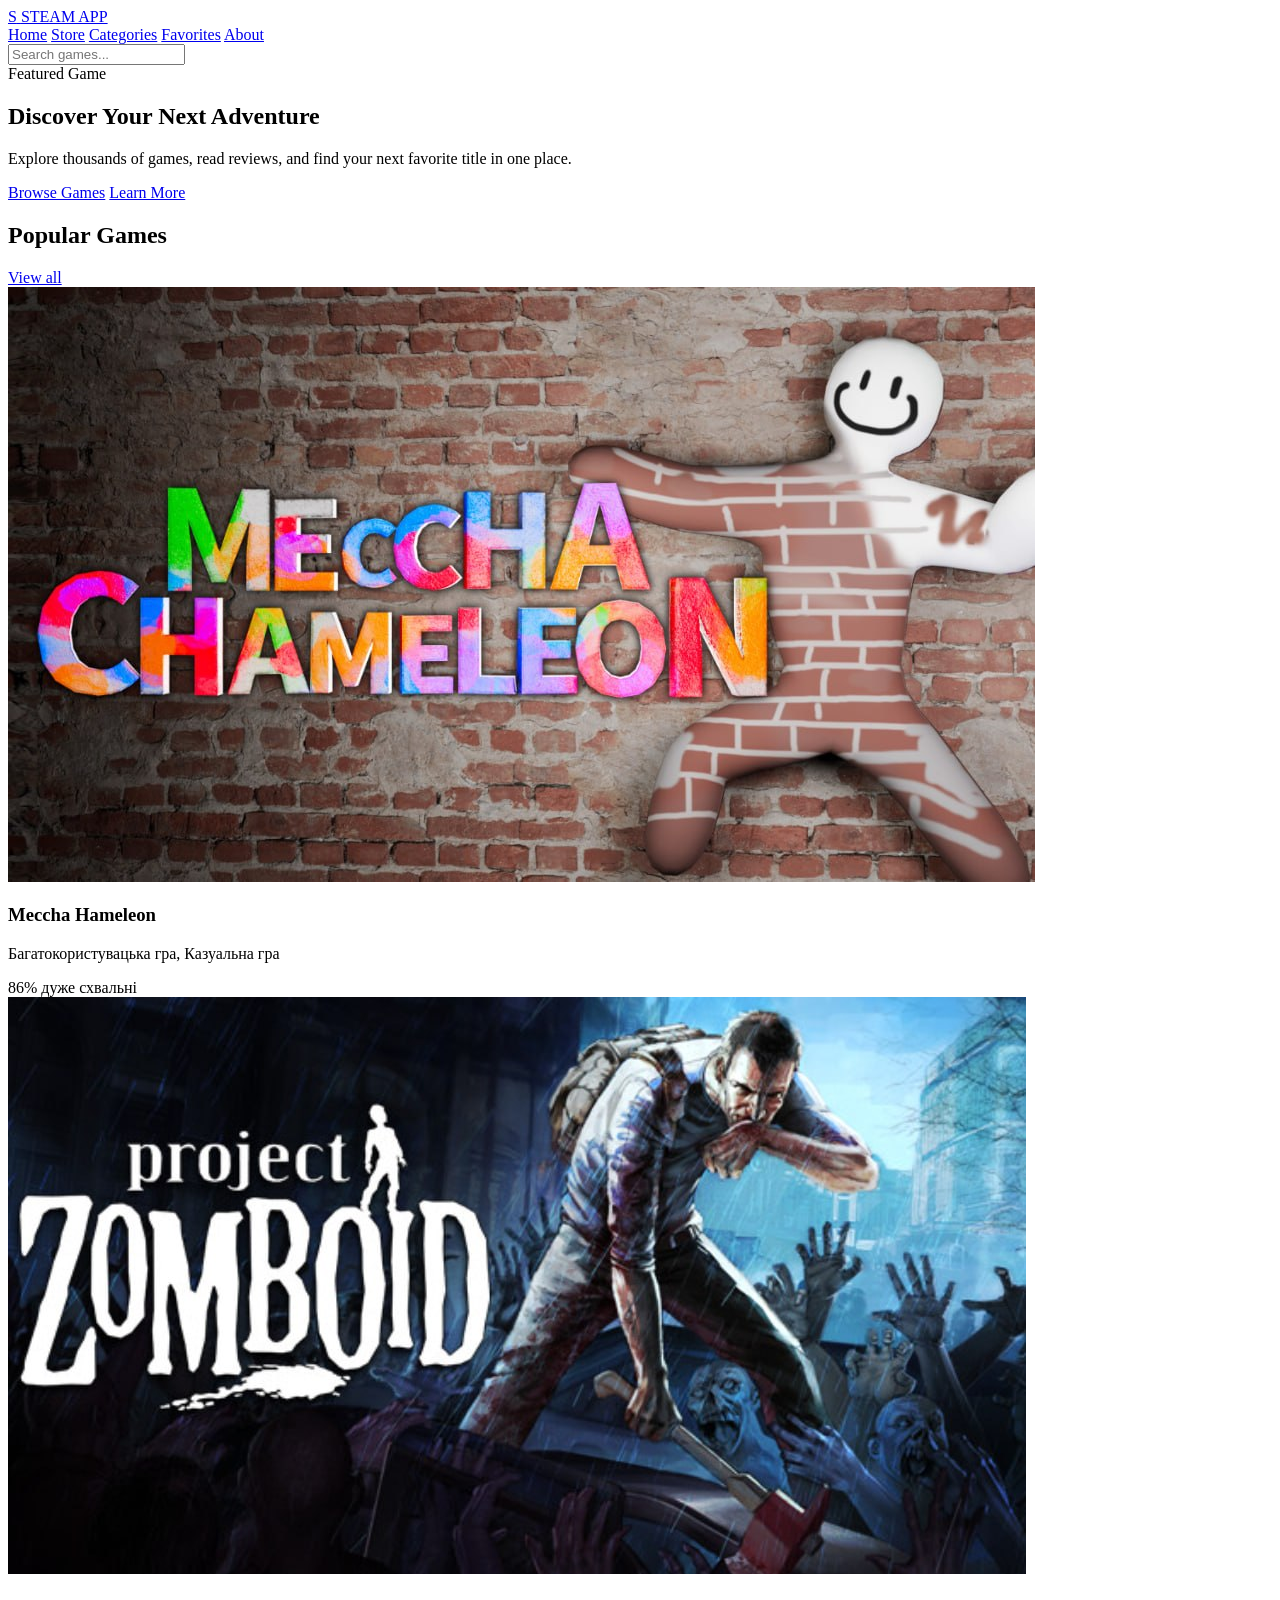
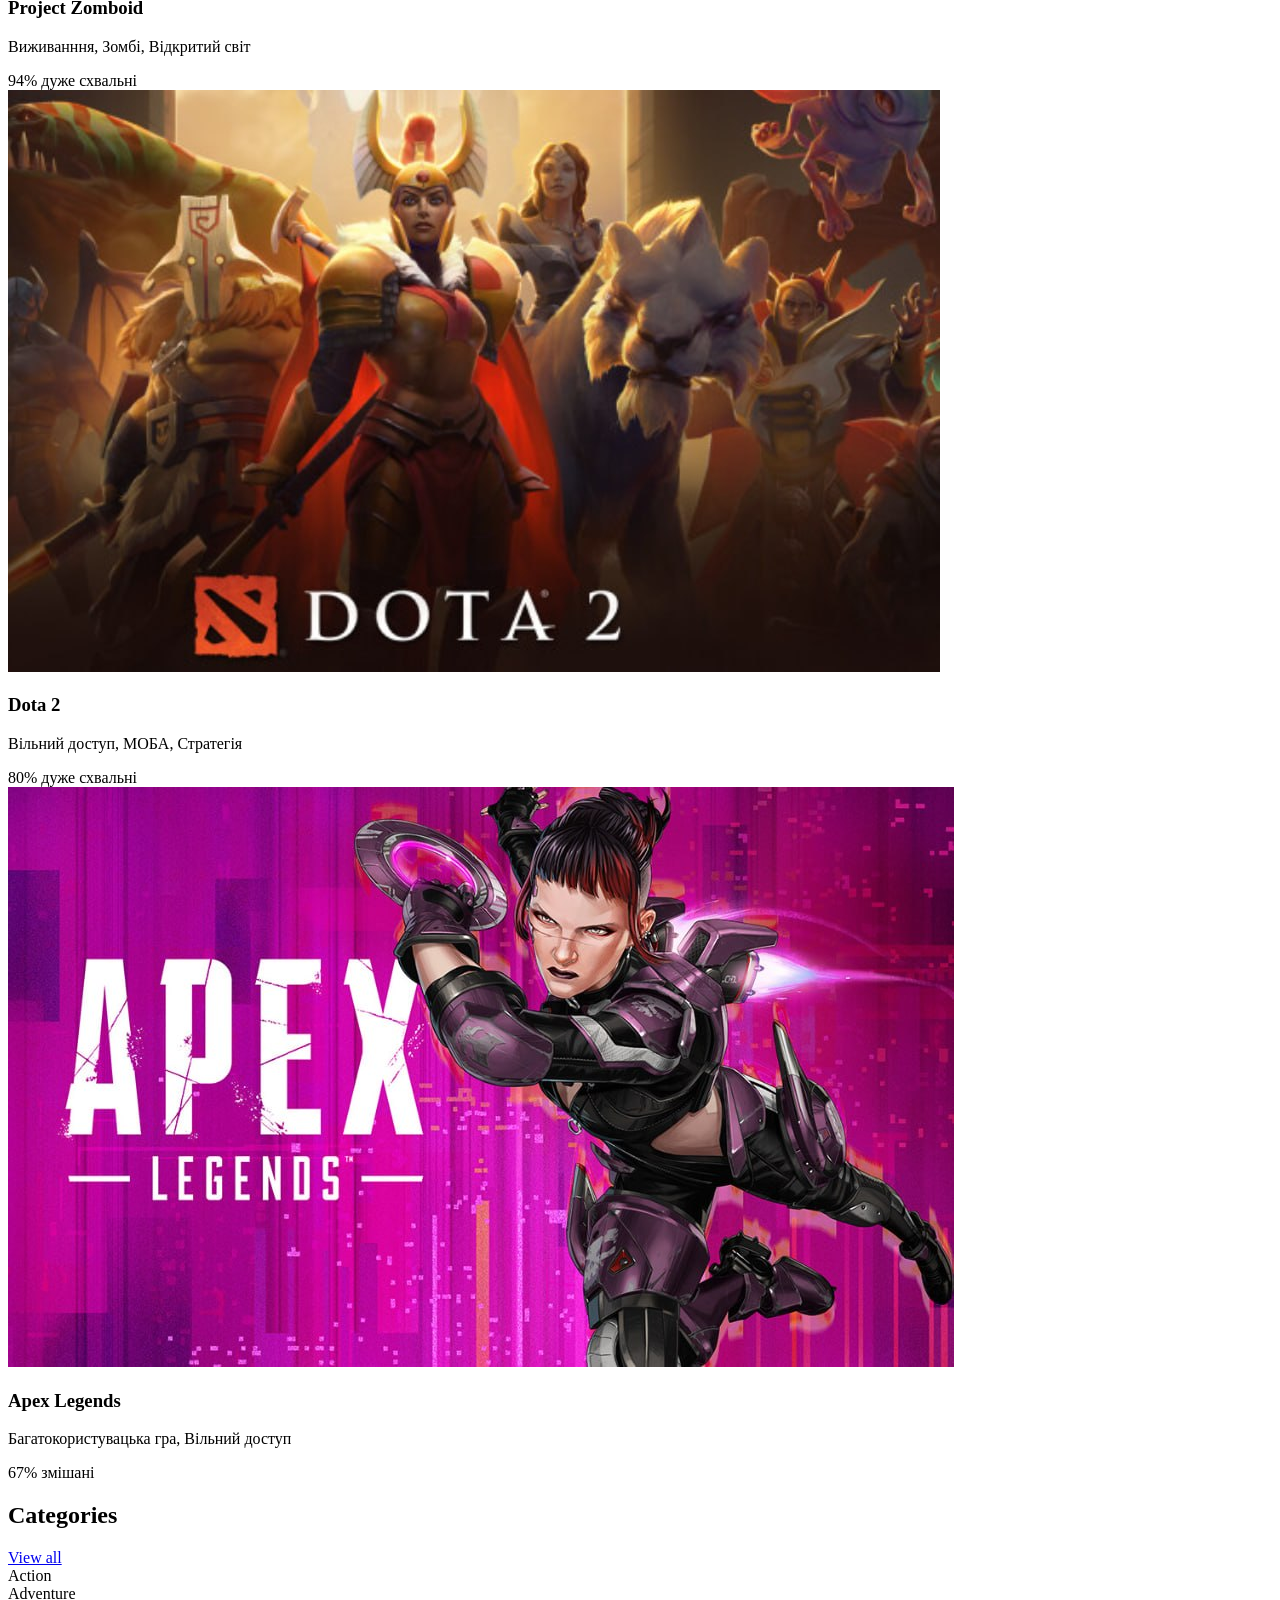
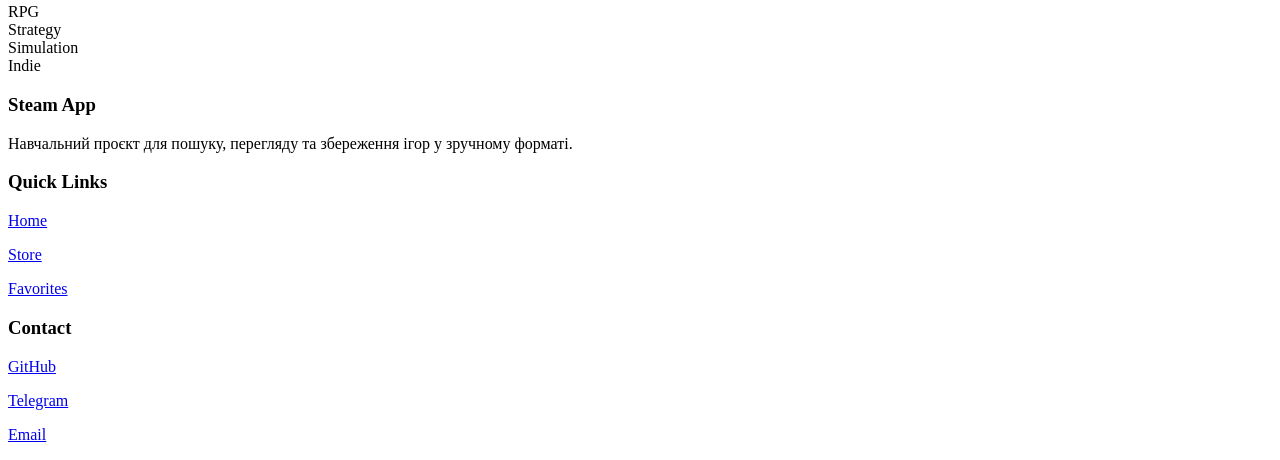
==== index.html @ 0fdacee4 "first commit" ====
<!DOCTYPE html>
<html lang="en">
<head>
    <meta charset="UTF-8">
    <meta name="viewport" content="width=device-width, initial-scale=1.0">
    <title>Steam App</title>
</head>
<body>
    <header class="header">
        <div class="container header_inner">
            <a href="#" class="logo">
                <span class="logo__icon">S</span>
                <span>STEAM APP</span>
            </a>

            <nav class="nav">
                <a href="#">Home</a>
                <a href="#">Store</a>
                <a href="#">Categories</a>
                <a href="#">Favorites</a>
                <a href="#">About</a>
              </nav>
            <div class="header_actions">
                <input class="search" type="search" placeholder="Search games..." />
                <div class="avatar" title="Profile"></div>
            </div>
        </div>
    </header>
    <main>
        <section class="hero">
            <div class="container">
                <div class="hero_card">
                    <span class="hero_tag">Featured Game</span>
                    <h1 class="hero_title">Discover Your Next Adventure</h1>
                    <p class="hero_text">Explore thousands of games, read reviews, and find your next favorite title in one place.</p>
                    <div class="hero_buttons">
                        <a href="#popular" class="btn btn_primary">Browse Games</a>
                        <a href="#popular" class="btn btn_ghost">Learn More</a>
                    </div>
                </div>
            </div>
        </section>
        <section class="section" id="popular">
            <div class="container">
                <div class="container">
                    <div class="section_head">
                        <h2 class="section_tite">Popular Games</h2>
                        <a href="#" class="section_link">View all</a>
                    </div>
                    <div class="games_grid">
                        <article class="game-card">
                        <img class="game-card_image" src="images/Meccha Hameleon.jpg" alt="game Cover"/>
                        <div class="game-card_body">
                            <h3 class="game_card_title">Meccha Hameleon</h3>
                            <p class="game-card_meta">Багатокористувацька гра, Казуальна гра</p>
                            <div class="game-card_rating">86% дуже схвальні</div>
                        </div>
                    </article>
                    <section class="games_grid">
                        <article class="game-card">
                        <img class="game-card_image" src="images/Project Zomboid.jpg" alt="game Cover"/>
                        <div class="game-card_body">
                            <h3 class="game_card_title">Project Zomboid</h3>
                            <p class="game-card_meta">Виживанння, Зомбі, Відкритий світ</p>
                            <div class="game-card_rating">94% дуже схвальні</div>
                        </div>
                    </article>
                    <div class="games_grid">
                        <article class="game-card">
                        <img class="game-card_image" src="images/Dota 2.jpg" alt="game Cover"/>
                        <div class="game-card_body">
                            <h3 class="game_card_title">Dota 2</h3>
                            <p class="game-card_meta">Вільний доступ, МОБА, Стратегія</p>
                            <div class="game-card_rating">80% дуже схвальні</div>
                        </div>
                    </article>
                    <div class="games_grid">
                        <article class="game-card">
                        <img class="game-card_image" src="images/Apex Legends.jpg" alt="game Cover"/>
                        <div class="game-card_body">
                            <h3 class="game_card_title">Apex Legends</h3>
                            <p class="game-card_meta">Багатокористувацька гра, Вільний доступ</p>
                            <div class="game-card_rating">67% змішані</div>
                        </div>
                    </article>
            </div>
        </div>
    </section>
    <section class="section">
        <div class="container">
            <div class="section_head">
                <h2 class="section_title">Categories</h2>
                <a href="#" class="section_link">View all</a>
            </div>
            <div class="categories">
                <div class="category">Action</div>
                <div class="category">Adventure</div>
                <div class="category">RPG</div>
                <div class="category">Strategy</div>
                <div class="category">Simulation</div>
                <div class="category">Indie</div>
              </div>
            </div>
          </section>
        </main>
        <footer class="footer">
            <div class="container footer__inner">
              <div>
                <h3 class="footer__title">Steam App</h3>
                <p>Навчальний проєкт для пошуку, перегляду та збереження ігор у зручному форматі.</p>
              </div>
              <div>
                <h3 class="footer__title">Quick Links</h3>
                <p><a href="#">Home</a></p>
                <p><a href="#">Store</a></p>
                <p><a href="#">Favorites</a></p>
              </div>
              <div>
                <h3 class="footer__title">Contact</h3>
                <p><a href="#">GitHub</a></p>
                <p><a href="#">Telegram</a></p>
                <p><a href="#">Email</a></p>
              </div>
            </div>
          </footer>
        </div>
    </section>
</body>
</html>
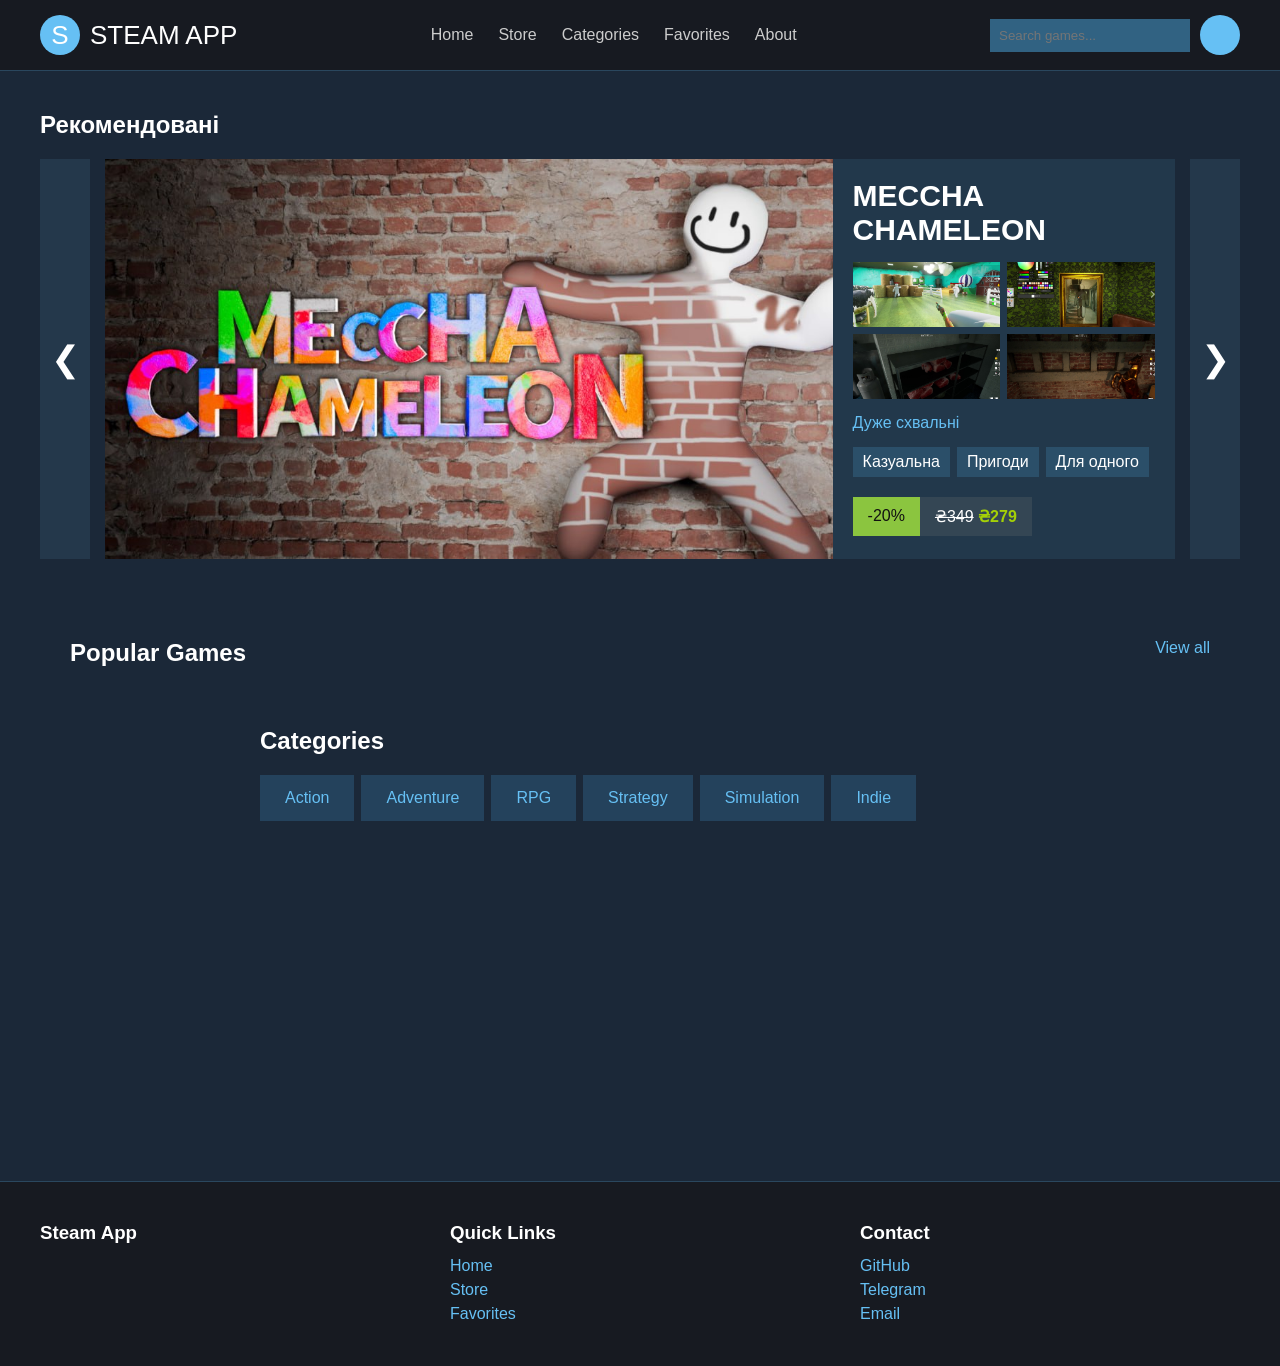
==== commit 5033293c: "Оновив усі сторінки та файли" ====
--- a/index.html
+++ b/index.html
@@ -4,7 +4,14 @@
     <meta charset="UTF-8">
     <meta name="viewport" content="width=device-width, initial-scale=1.0">
     <title>Steam App</title>
+
+    <link rel="stylesheet" href="images">
+    <link rel="stylesheet" href="style.css">
+    <script src="script.js"></script>
 </head>
+
+
+
 <body>
     <header class="header">
         <div class="container header_inner">
@@ -28,23 +35,122 @@
     </header>
     <main>
         <section class="hero">
-            <div class="container">
-                <div class="hero_card">
-                    <span class="hero_tag">Featured Game</span>
-                    <h1 class="hero_title">Discover Your Next Adventure</h1>
-                    <p class="hero_text">Explore thousands of games, read reviews, and find your next favorite title in one place.</p>
-                    <div class="hero_buttons">
-                        <a href="#popular" class="btn btn_primary">Browse Games</a>
-                        <a href="#popular" class="btn btn_ghost">Learn More</a>
-                    </div>
+
+    <div class="container">
+
+        <h2 class="hero_heading">Рекомендовані</h2>
+<div class="hero_slider">
+
+    <button class="slider_arrow">&#10094;</button>
+
+
+    <!-- MECCHA -->
+
+    <div id="meccha" class="hero_card">
+
+        <img class="hero_image"
+             src="images/Meccha Hameleon.jpg"
+             alt="Meccha Hameleon">
+
+        <div class="hero_info">
+
+            <h1 class="hero_title">
+                MECCHA CHAMELEON
+            </h1>
+
+            <div class="hero_gallery">
+                <img src="5.png" alt="">
+                <img src="6.png" alt="">
+                <img src="7.png" alt="">
+                <img src="8.png" alt="">
+            </div>
+
+            <div class="hero_reviews">
+                Дуже схвальні
+            </div>
+
+            <div class="hero_tags">
+                <span>Казуальна</span>
+                <span>Пригоди</span>
+                <span>Для одного</span>
+            </div>
+
+            <div class="hero_discount">
+                <span class="discount_percent">
+                    -20%
+                </span>
+
+                <div class="discount_price">
+                    <del>₴349</del>
+                    <strong>₴279</strong>
                 </div>
             </div>
-        </section>
+
+        </div>
+
+    </div>
+
+
+    <!-- DOTA 2 -->
+
+    <div id="dota2" class="hero_card">
+
+        <img class="hero_image"
+             src="images/Dota 2.jpg"
+             alt="Dota 2">
+
+        <div class="hero_info">
+
+            <h1 class="hero_title">
+                DOTA 2
+            </h1>
+
+            <div class="hero_gallery">
+                <img src="10.png" alt="">
+                <img src="12.png" alt="">
+                <img src="11.png" alt="">
+                <img src="9.png" alt="">
+            </div>
+
+            <div class="hero_reviews">
+                Дуже схвальні
+            </div>
+
+            <div class="hero_tags">
+                <span>Екшн</span>
+                <span>Стратегія</span>
+                <span>Для одного</span>
+            </div>
+
+            <div class="hero_discount">
+                <span class="discount_percent">
+                    FREE
+                </span>
+
+                <div class="discount_price">
+                    <strong>Завантажити</strong>
+                </div>
+            </div>
+
+        </div>
+
+    </div>
+
+
+   
+
+<button class="slider_arrow">&#10095;</button>
+
+</div>
+
+
+
+</section>
         <section class="section" id="popular">
             <div class="container">
                 <div class="container">
                     <div class="section_head">
-                        <h2 class="section_tite">Popular Games</h2>
+                        <h2 class="section_title">Popular Games</h2>
                         <a href="#" class="section_link">View all</a>
                     </div>
                     <div class="games_grid">
@@ -107,7 +213,7 @@
             <div class="container footer__inner">
               <div>
                 <h3 class="footer__title">Steam App</h3>
-                <p>Навчальний проєкт для пошуку, перегляду та збереження ігор у зручному форматі.</p>
+                <p></p>
               </div>
               <div>
                 <h3 class="footer__title">Quick Links</h3>
@@ -123,7 +229,10 @@
               </div>
             </div>
           </footer>
-        </div>
-    </section>
+
+        
 </body>
+
+
+
 </html>
--- a/style.css
+++ b/style.css
@@ -0,0 +1,234 @@
+*{margin:0;padding:0;box-sizing:border-box}
+
+body{
+    background:#1b2838;
+    font-family:Arial,sans-serif;
+    color:white
+}
+
+.container{
+    width:1200px;
+    max-width:95%;
+    margin:auto
+}
+
+
+.header{
+    background:#171a21;
+    border-bottom:1px solid #2a475e
+}
+
+.header_inner{
+    height:70px;
+    display:flex;
+    align-items:center;
+    justify-content:space-between
+}
+
+.logo,.nav,.header_actions{
+    display:flex;
+    align-items:center
+}
+
+.logo{
+    gap:10px;
+    color:white;
+    text-decoration:none;
+    font-size:26px
+}
+
+.logo__icon,.avatar{
+    width:40px;
+    height:40px;
+    border-radius:50%;
+    background:#66c0f4
+}
+
+.logo__icon{
+    display:grid;
+    place-items:center
+}
+
+.nav{gap:25px}
+
+.nav a{
+    color:#ccc;
+    text-decoration:none
+}
+
+.nav a:hover,.section_link:hover,.footer a:hover{
+    color:#66c0f4
+}
+
+.header_actions{gap:10px}
+
+.search{
+    width:200px;
+    padding:9px;
+    border:0;
+    background:#316282;
+    color:white
+}
+
+
+.hero,.section{padding:40px 0}
+
+.hero_heading,.section_head{margin-bottom:20px}
+
+.hero_slider{
+    display:flex;
+    align-items:center;
+    gap:15px
+}
+
+.slider_arrow{
+    width:50px;
+    height:400px;
+    border:0;
+    background:#24384b;
+    color:white;
+    font-size:35px;
+    cursor:pointer
+}
+
+.hero_card{
+    flex:1;
+    display:flex;
+    background:#16202d
+}
+
+.hero_image{
+    width:68%;
+    height:400px;
+    object-fit:cover
+}
+
+.hero_info{
+    width:32%;
+    padding:20px;
+    background:#22384b
+}
+
+.hero_title{
+    font-size:30px;
+    margin-bottom:15px
+}
+
+.hero_gallery{
+    display:grid;
+    grid-template-columns:1fr 1fr;
+    gap:7px;
+    margin-bottom:15px
+}
+
+.hero_gallery img{
+    width:100%;
+    height:65px;
+    object-fit:cover
+}
+
+.hero_reviews{
+    color:#66c0f4;
+    margin-bottom:15px
+}
+
+.hero_tags,.categories{
+    display:flex;
+    flex-wrap:wrap;
+    gap:7px
+}
+
+.hero_tags span{
+    background:#2b4f69;
+    padding:6px 10px
+}
+
+.hero_discount{display:flex;margin-top:20px}
+
+.discount_percent,.discount_price{padding:10px 15px}
+
+.discount_percent{
+    background:#8bc53f;
+    color:#111
+}
+
+.discount_price{background:#344654}
+
+.discount_price strong{color:#a4d007}
+
+
+.section_head{
+    display:flex;
+    justify-content:space-between
+}
+
+.section_link{
+    color:#66c0f4;
+    text-decoration:none
+}
+
+.games_grid{
+    display:grid;
+    grid-template-columns:repeat(3,1fr);
+    gap:20px
+}
+
+.game-card{
+    background:#16202d;
+    overflow:hidden
+}
+
+.game-card_image{
+    width:100%;
+    height:180px;
+    object-fit:cover
+}
+
+.game-card_body{padding:15px}
+
+.game_card_title,.game-card_meta{margin-bottom:10px}
+
+.game-card_meta{color:#aaa}
+
+.game-card_rating{color:#66c0f4}
+
+
+.category{
+    padding:14px 25px;
+    background:#24425c;
+    color:#66c0f4;
+    cursor:pointer
+}
+
+.category:hover{
+    background:#66c0f4;
+    color:#171a21
+}
+
+
+.footer{
+    background:#171a21;
+    margin-top:50px;
+    border-top:1px solid #2a475e
+}
+
+.footer__inner{
+    display:grid;
+    grid-template-columns:repeat(3,1fr);
+    gap:30px;
+    padding:40px 0
+}
+
+.footer__title{margin-bottom:10px}
+
+.footer p{
+    color:#aaa;
+    line-height:1.5
+}
+
+.footer a{
+    color:#66c0f4;
+    text-decoration:none
+}
+
+.hide{display:none}
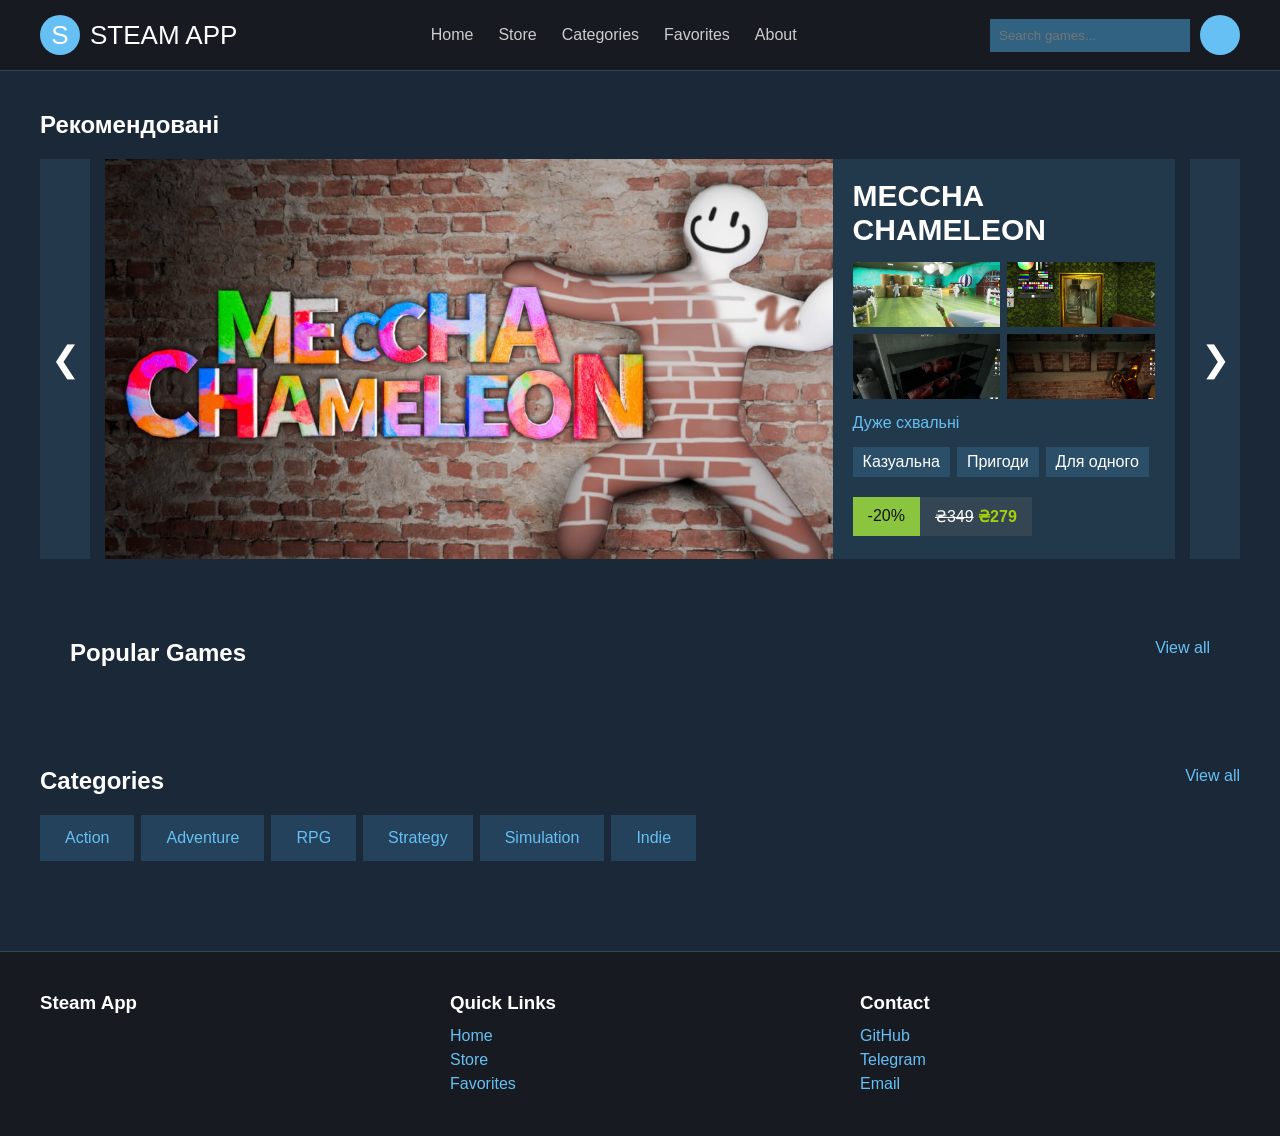
==== commit 296f294c: "update code" ====
--- a/index.html
+++ b/index.html
@@ -5,7 +5,6 @@
     <meta name="viewport" content="width=device-width, initial-scale=1.0">
     <title>Steam App</title>
 
-    <link rel="stylesheet" href="images">
     <link rel="stylesheet" href="style.css">
     <script src="script.js"></script>
 </head>
@@ -39,9 +38,9 @@
     <div class="container">
 
         <h2 class="hero_heading">Рекомендовані</h2>
-<div class="hero_slider">
-
-    <button class="slider_arrow">&#10094;</button>
+        <div class="hero_slider">
+
+    <button class="slider_arrow prev">&#10094;</button>
 
 
     <!-- MECCHA -->
@@ -136,10 +135,96 @@
 
     </div>
 
-
+            <!-- project zomboid -->
+
+            <div id="project-zomboid" class="hero_card">
+
+                <img class="hero_image"
+                     src="images/Project Zomboid.jpg"
+                     alt="Project Zomboid">
+        
+                <div class="hero_info">
+        
+                    <h1 class="hero_title">
+                        PROJECT ZOMBOID
+                    </h1>
+        
+                    <div class="hero_gallery">
+                        <img src="13.jpg" alt="">
+                        <img src="14.jpg" alt="">
+                        <img src="15.jpg" alt="">
+                        <img src="16.jpg" alt="">
+                    </div>
+        
+                    <div class="hero_reviews">
+                        Дуже схвальні
+                    </div>
+        
+                    <div class="hero_tags">
+                        <span>Виживанння</span>
+                        <span>Зомбі</span>
+                        <span>Відкритий світ</span>
+                        <span>Пісочниця інді</span>
+                        <span>Інді</span>
+                    </div>
+        
+                    <div class="hero_discount">
+                        <div class="discount_price">
+                            <strong>₴530</strong>
+                        </div>
+                    </div>
+        
+                </div>
+        
+            </div>
+    
+                <!-- Apex Legends -->
+    
+                <div id="apex-legends" class="hero_card">
+    
+                    <img class="hero_image"
+                            src="images/Apex Legends.jpg"
+                            alt="Apex Legends">
+            
+                    <div class="hero_info">
+            
+                        <h1 class="hero_title">
+                            APEX LEGENDS
+                        </h1>
+            
+                        <div class="hero_gallery">
+                            <img src="1.png" alt="">
+                            <img src="2.png" alt="">
+                            <img src="3.png" alt="">
+                            <img src="4.png" alt="">
+                        </div>
+            
+                        <div class="hero_reviews">
+                            Змішані
+                        </div>
+            
+                        <div class="hero_tags">
+                            <span>Вільний доступ</span>
+                            <span>Багатокористувацька гра</span>
+                            <span>Стрілянка</span>
+                        </div>
+            
+                        <div class="hero_discount">
+                            <span class="discount_percent">
+                                FREE
+                            </span>
+            
+                            <div class="discount_price">
+                                <strong>Завантажити</strong>
+                            </div>
+                        </div>
+            
+                    </div>
+            
+                </div>
    
 
-<button class="slider_arrow">&#10095;</button>
+<button class="slider_arrow prev">&#10095;</button>
 
 </div>
 
@@ -153,44 +238,7 @@
                         <h2 class="section_title">Popular Games</h2>
                         <a href="#" class="section_link">View all</a>
                     </div>
-                    <div class="games_grid">
-                        <article class="game-card">
-                        <img class="game-card_image" src="images/Meccha Hameleon.jpg" alt="game Cover"/>
-                        <div class="game-card_body">
-                            <h3 class="game_card_title">Meccha Hameleon</h3>
-                            <p class="game-card_meta">Багатокористувацька гра, Казуальна гра</p>
-                            <div class="game-card_rating">86% дуже схвальні</div>
-                        </div>
-                    </article>
-                    <section class="games_grid">
-                        <article class="game-card">
-                        <img class="game-card_image" src="images/Project Zomboid.jpg" alt="game Cover"/>
-                        <div class="game-card_body">
-                            <h3 class="game_card_title">Project Zomboid</h3>
-                            <p class="game-card_meta">Виживанння, Зомбі, Відкритий світ</p>
-                            <div class="game-card_rating">94% дуже схвальні</div>
-                        </div>
-                    </article>
-                    <div class="games_grid">
-                        <article class="game-card">
-                        <img class="game-card_image" src="images/Dota 2.jpg" alt="game Cover"/>
-                        <div class="game-card_body">
-                            <h3 class="game_card_title">Dota 2</h3>
-                            <p class="game-card_meta">Вільний доступ, МОБА, Стратегія</p>
-                            <div class="game-card_rating">80% дуже схвальні</div>
-                        </div>
-                    </article>
-                    <div class="games_grid">
-                        <article class="game-card">
-                        <img class="game-card_image" src="images/Apex Legends.jpg" alt="game Cover"/>
-                        <div class="game-card_body">
-                            <h3 class="game_card_title">Apex Legends</h3>
-                            <p class="game-card_meta">Багатокористувацька гра, Вільний доступ</p>
-                            <div class="game-card_rating">67% змішані</div>
-                        </div>
-                    </article>
-            </div>
-        </div>
+
     </section>
     <section class="section">
         <div class="container">
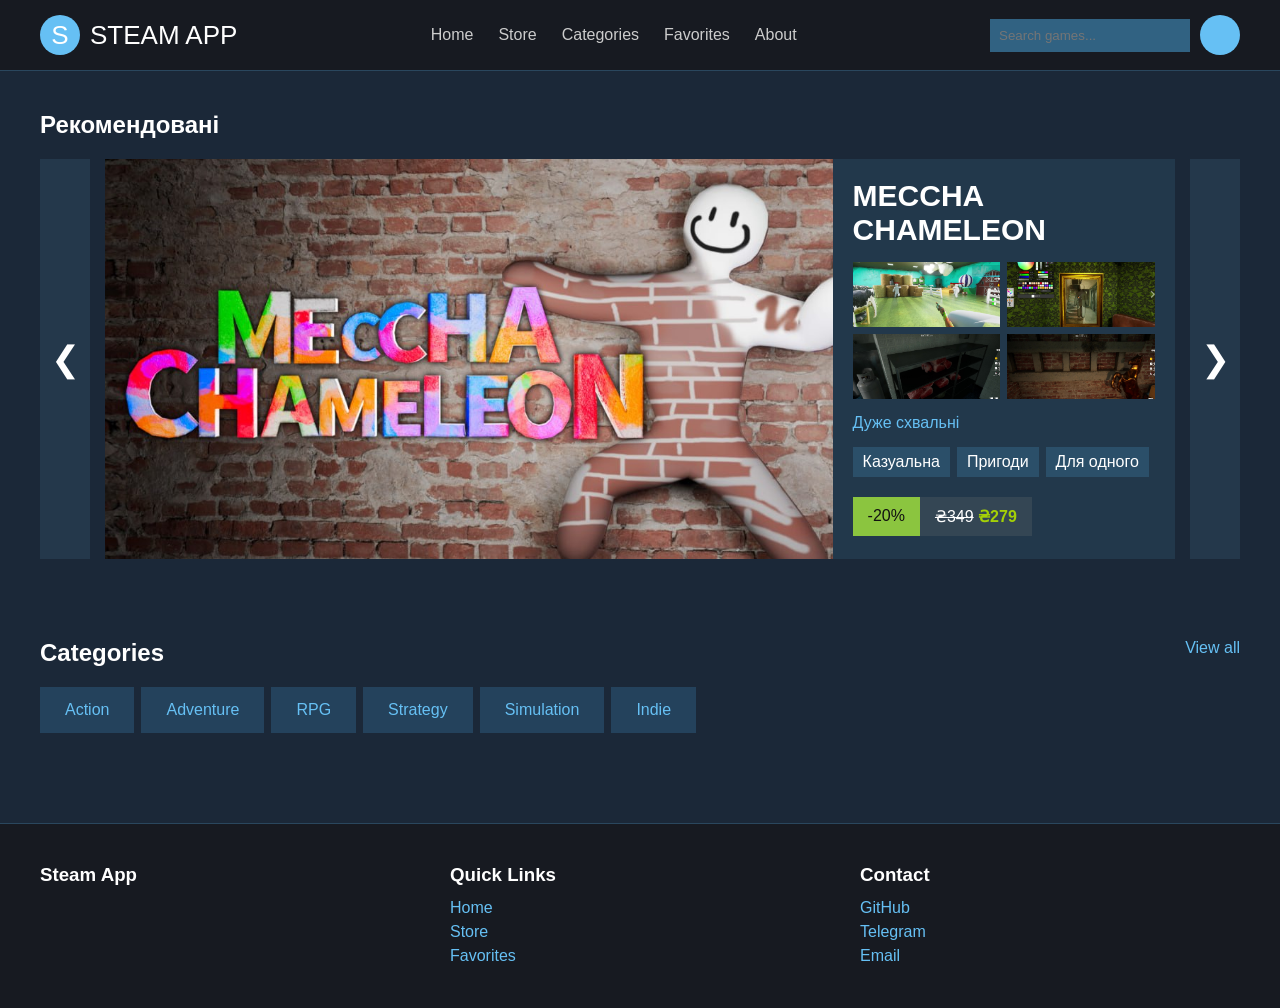
==== commit bcb81442: "First commit" ====
--- a/index.html
+++ b/index.html
@@ -5,6 +5,7 @@
     <meta name="viewport" content="width=device-width, initial-scale=1.0">
     <title>Steam App</title>
 
+  
     <link rel="stylesheet" href="style.css">
     <script src="script.js"></script>
 </head>
@@ -38,9 +39,9 @@
     <div class="container">
 
         <h2 class="hero_heading">Рекомендовані</h2>
-        <div class="hero_slider">
-
-    <button class="slider_arrow prev">&#10094;</button>
+<div class="hero_slider">
+
+    <button class="slider_arrow">&#10094;</button>
 
 
     <!-- MECCHA -->
@@ -135,7 +136,7 @@
 
     </div>
 
-            <!-- project zomboid -->
+   <!-- project zomboid -->
 
             <div id="project-zomboid" class="hero_card">
 
@@ -165,7 +166,7 @@
                         <span>Зомбі</span>
                         <span>Відкритий світ</span>
                         <span>Пісочниця інді</span>
-                        <span>Інді</span>
+                      
                     </div>
         
                     <div class="hero_discount">
@@ -173,6 +174,7 @@
                             <strong>₴530</strong>
                         </div>
                     </div>
+                    
         
                 </div>
         
@@ -206,7 +208,7 @@
                         <div class="hero_tags">
                             <span>Вільний доступ</span>
                             <span>Багатокористувацька гра</span>
-                            <span>Стрілянка</span>
+                            
                         </div>
             
                         <div class="hero_discount">
@@ -218,28 +220,20 @@
                                 <strong>Завантажити</strong>
                             </div>
                         </div>
+                        
             
                     </div>
             
                 </div>
    
-
-<button class="slider_arrow prev">&#10095;</button>
+<button class="slider_arrow">&#10095;</button>
 
 </div>
 
 
 
 </section>
-        <section class="section" id="popular">
-            <div class="container">
-                <div class="container">
-                    <div class="section_head">
-                        <h2 class="section_title">Popular Games</h2>
-                        <a href="#" class="section_link">View all</a>
-                    </div>
-
-    </section>
+       
     <section class="section">
         <div class="container">
             <div class="section_head">
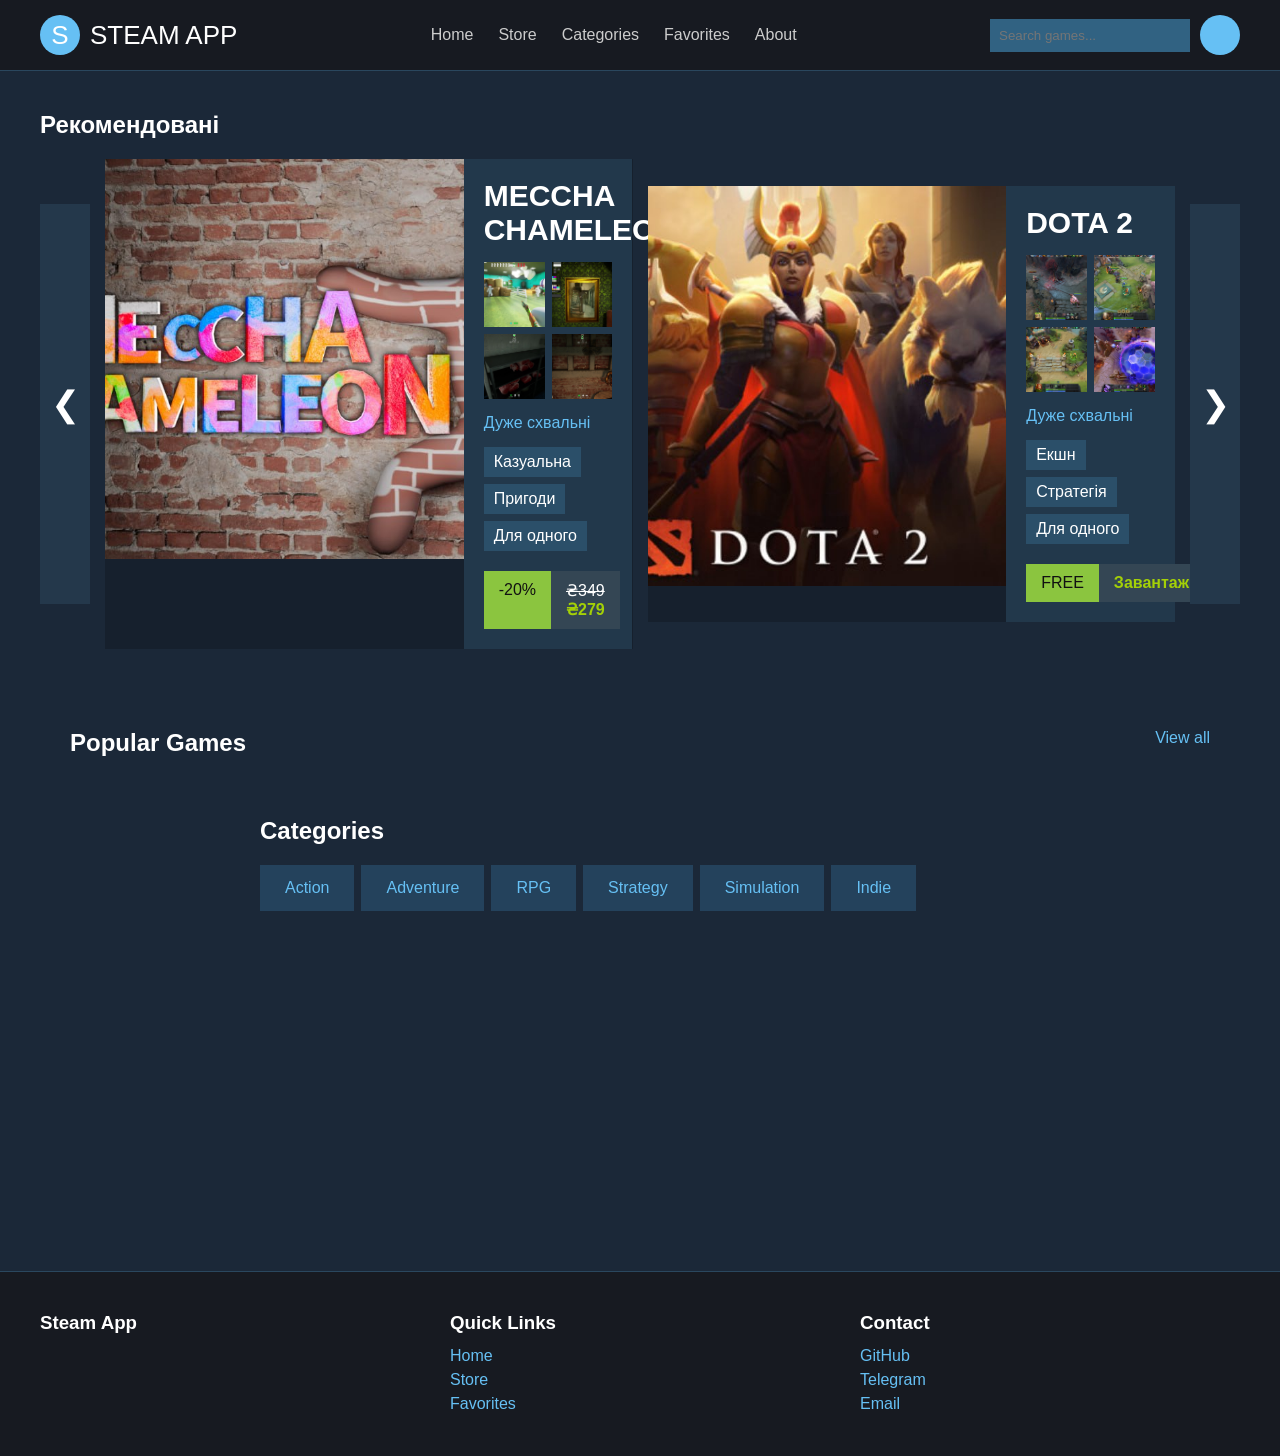
==== commit 9af76ac4: "Merge branch 'main' of https://github.com/ghorob593/steam_app" ====
--- a/index.html
+++ b/index.html
@@ -5,7 +5,7 @@
     <meta name="viewport" content="width=device-width, initial-scale=1.0">
     <title>Steam App</title>
 
-  
+    <link rel="stylesheet" href="images">
     <link rel="stylesheet" href="style.css">
     <script src="script.js"></script>
 </head>
@@ -39,9 +39,9 @@
     <div class="container">
 
         <h2 class="hero_heading">Рекомендовані</h2>
-<div class="hero_slider">
-
-    <button class="slider_arrow">&#10094;</button>
+        <div class="hero_slider">
+
+    <button class="slider_arrow prev">&#10094;</button>
 
 
     <!-- MECCHA -->
@@ -136,104 +136,62 @@
 
     </div>
 
-   <!-- project zomboid -->
-
-            <div id="project-zomboid" class="hero_card">
-
-                <img class="hero_image"
-                     src="images/Project Zomboid.jpg"
-                     alt="Project Zomboid">
-        
-                <div class="hero_info">
-        
-                    <h1 class="hero_title">
-                        PROJECT ZOMBOID
-                    </h1>
-        
-                    <div class="hero_gallery">
-                        <img src="13.jpg" alt="">
-                        <img src="14.jpg" alt="">
-                        <img src="15.jpg" alt="">
-                        <img src="16.jpg" alt="">
+
+   
+
+<button class="slider_arrow">&#10095;</button>
+
+</div>
+
+
+
+</section>
+        <section class="section" id="popular">
+            <div class="container">
+                <div class="container">
+                    <div class="section_head">
+                        <h2 class="section_title">Popular Games</h2>
+                        <a href="#" class="section_link">View all</a>
                     </div>
-        
-                    <div class="hero_reviews">
-                        Дуже схвальні
-                    </div>
-        
-                    <div class="hero_tags">
-                        <span>Виживанння</span>
-                        <span>Зомбі</span>
-                        <span>Відкритий світ</span>
-                        <span>Пісочниця інді</span>
-                      
-                    </div>
-        
-                    <div class="hero_discount">
-                        <div class="discount_price">
-                            <strong>₴530</strong>
-                        </div>
-                    </div>
-                    
-        
-                </div>
-        
-            </div>
-    
-                <!-- Apex Legends -->
-    
-                <div id="apex-legends" class="hero_card">
-    
-                    <img class="hero_image"
-                            src="images/Apex Legends.jpg"
-                            alt="Apex Legends">
-            
-                    <div class="hero_info">
-            
-                        <h1 class="hero_title">
-                            APEX LEGENDS
-                        </h1>
-            
-                        <div class="hero_gallery">
-                            <img src="1.png" alt="">
-                            <img src="2.png" alt="">
-                            <img src="3.png" alt="">
-                            <img src="4.png" alt="">
-                        </div>
-            
-                        <div class="hero_reviews">
-                            Змішані
-                        </div>
-            
-                        <div class="hero_tags">
-                            <span>Вільний доступ</span>
-                            <span>Багатокористувацька гра</span>
-                            
-                        </div>
-            
-                        <div class="hero_discount">
-                            <span class="discount_percent">
-                                FREE
-                            </span>
-            
-                            <div class="discount_price">
-                                <strong>Завантажити</strong>
-                            </div>
-                        </div>
-                        
-            
-                    </div>
-            
-                </div>
-   
-<button class="slider_arrow">&#10095;</button>
-
-</div>
-
-
-
-</section>
-       
+                    <div class="games_grid">
+                        <article class="game-card">
+                        <img class="game-card_image" src="images/Meccha Hameleon.jpg" alt="game Cover"/>
+                        <div class="game-card_body">
+                            <h3 class="game_card_title">Meccha Hameleon</h3>
+                            <p class="game-card_meta">Багатокористувацька гра, Казуальна гра</p>
+                            <div class="game-card_rating">86% дуже схвальні</div>
+                        </div>
+                    </article>
+                    <section class="games_grid">
+                        <article class="game-card">
+                        <img class="game-card_image" src="images/Project Zomboid.jpg" alt="game Cover"/>
+                        <div class="game-card_body">
+                            <h3 class="game_card_title">Project Zomboid</h3>
+                            <p class="game-card_meta">Виживанння, Зомбі, Відкритий світ</p>
+                            <div class="game-card_rating">94% дуже схвальні</div>
+                        </div>
+                    </article>
+                    <div class="games_grid">
+                        <article class="game-card">
+                        <img class="game-card_image" src="images/Dota 2.jpg" alt="game Cover"/>
+                        <div class="game-card_body">
+                            <h3 class="game_card_title">Dota 2</h3>
+                            <p class="game-card_meta">Вільний доступ, МОБА, Стратегія</p>
+                            <div class="game-card_rating">80% дуже схвальні</div>
+                        </div>
+                    </article>
+                    <div class="games_grid">
+                        <article class="game-card">
+                        <img class="game-card_image" src="images/Apex Legends.jpg" alt="game Cover"/>
+                        <div class="game-card_body">
+                            <h3 class="game_card_title">Apex Legends</h3>
+                            <p class="game-card_meta">Багатокористувацька гра, Вільний доступ</p>
+                            <div class="game-card_rating">67% змішані</div>
+                        </div>
+                    </article>
+            </div>
+        </div>
+    </section>
     <section class="section">
         <div class="container">
             <div class="section_head">
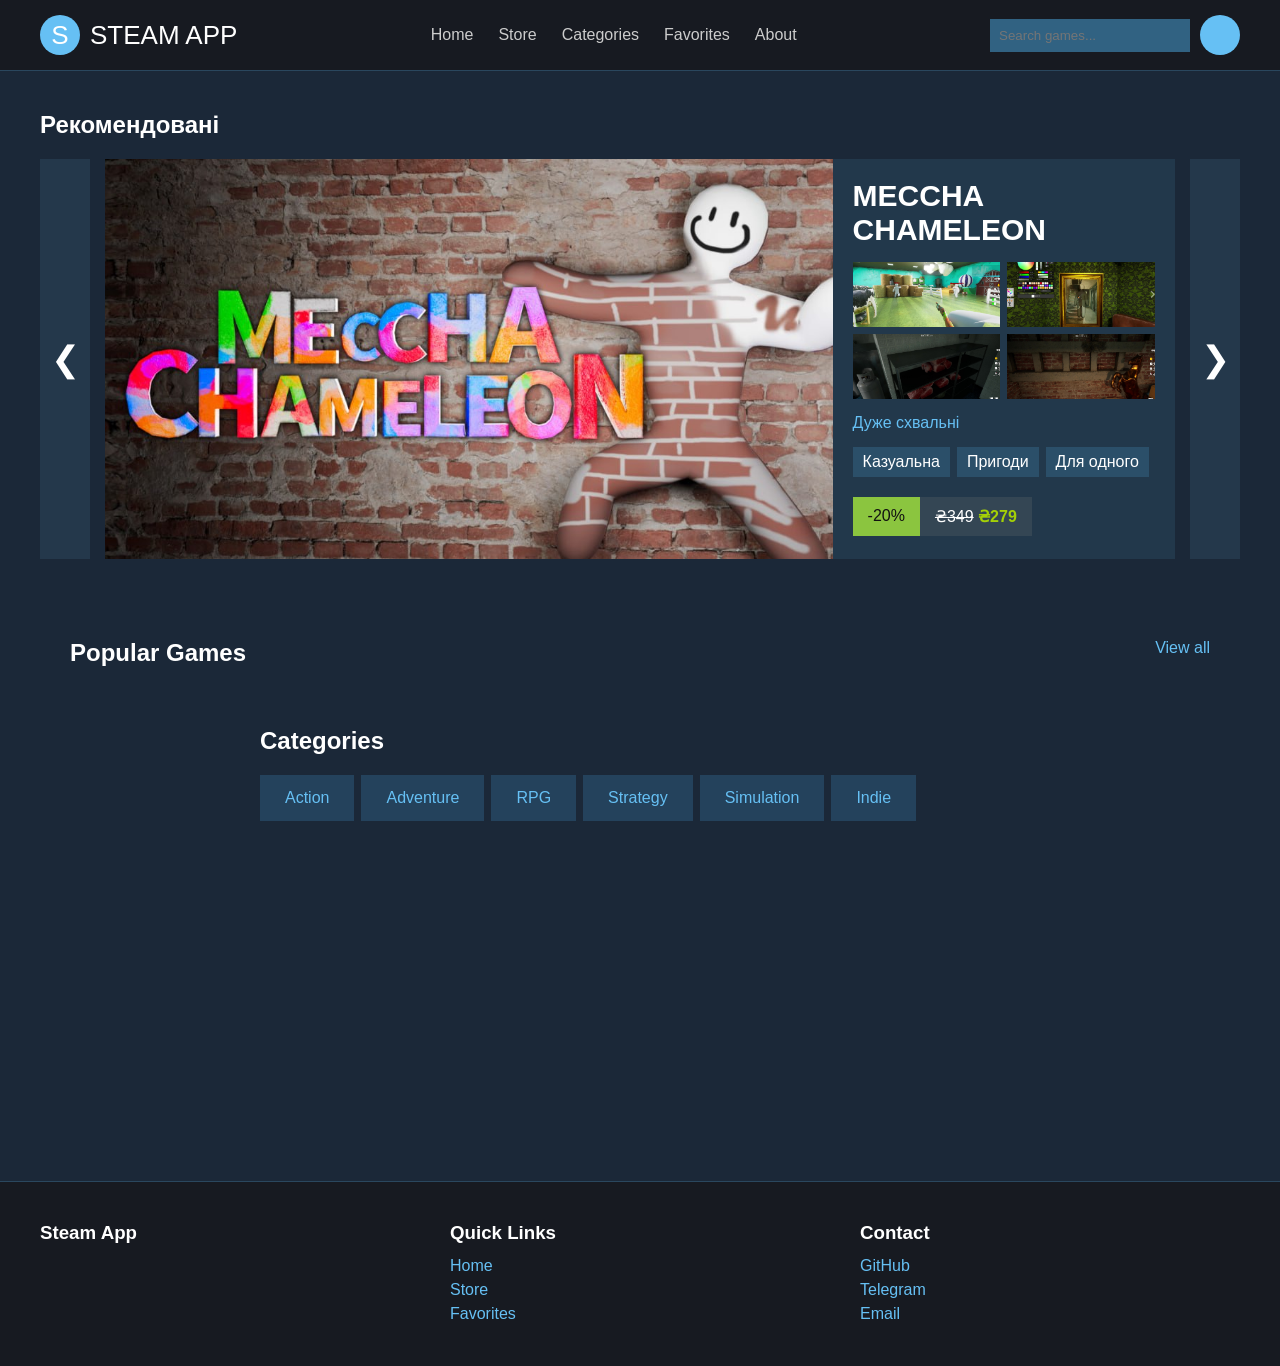
==== commit 3c19b517: "First commit" ====
--- a/index.html
+++ b/index.html
@@ -136,6 +136,95 @@
 
     </div>
 
+       <!-- project zomboid -->
+
+            <div id="project-zomboid" class="hero_card">
+
+                <img class="hero_image"
+                     src="images/Project Zomboid.jpg"
+                     alt="Project Zomboid">
+        
+                <div class="hero_info">
+        
+                    <h1 class="hero_title">
+                        PROJECT ZOMBOID
+                    </h1>
+        
+                    <div class="hero_gallery">
+                        <img src="13.jpg" alt="">
+                        <img src="14.jpg" alt="">
+                        <img src="15.jpg" alt="">
+                        <img src="16.jpg" alt="">
+                    </div>
+        
+                    <div class="hero_reviews">
+                        Дуже схвальні
+                    </div>
+        
+                    <div class="hero_tags">
+                        <span>Виживанння</span>
+                        <span>Зомбі</span>
+                        <span>Відкритий світ</span>
+                        <span>Пісочниця інді</span>
+                      
+                    </div>
+        
+                    <div class="hero_discount">
+                        <div class="discount_price">
+                            <strong>₴530</strong>
+                        </div>
+                    </div>
+                    
+        
+                </div>
+        
+            </div>
+    
+                <!-- Apex Legends -->
+    
+                <div id="apex-legends" class="hero_card">
+    
+                    <img class="hero_image"
+                            src="images/Apex Legends.jpg"
+                            alt="Apex Legends">
+            
+                    <div class="hero_info">
+            
+                        <h1 class="hero_title">
+                            APEX LEGENDS
+                        </h1>
+            
+                        <div class="hero_gallery">
+                            <img src="1.png" alt="">
+                            <img src="2.png" alt="">
+                            <img src="3.png" alt="">
+                            <img src="4.png" alt="">
+                        </div>
+            
+                        <div class="hero_reviews">
+                            Змішані
+                        </div>
+            
+                        <div class="hero_tags">
+                            <span>Вільний доступ</span>
+                            <span>Багатокористувацька гра</span>
+                            
+                        </div>
+            
+                        <div class="hero_discount">
+                            <span class="discount_percent">
+                                FREE
+                            </span>
+            
+                            <div class="discount_price">
+                                <strong>Завантажити</strong>
+                            </div>
+                        </div>
+                        
+            
+                    </div>
+            
+                </div>
 
    
 
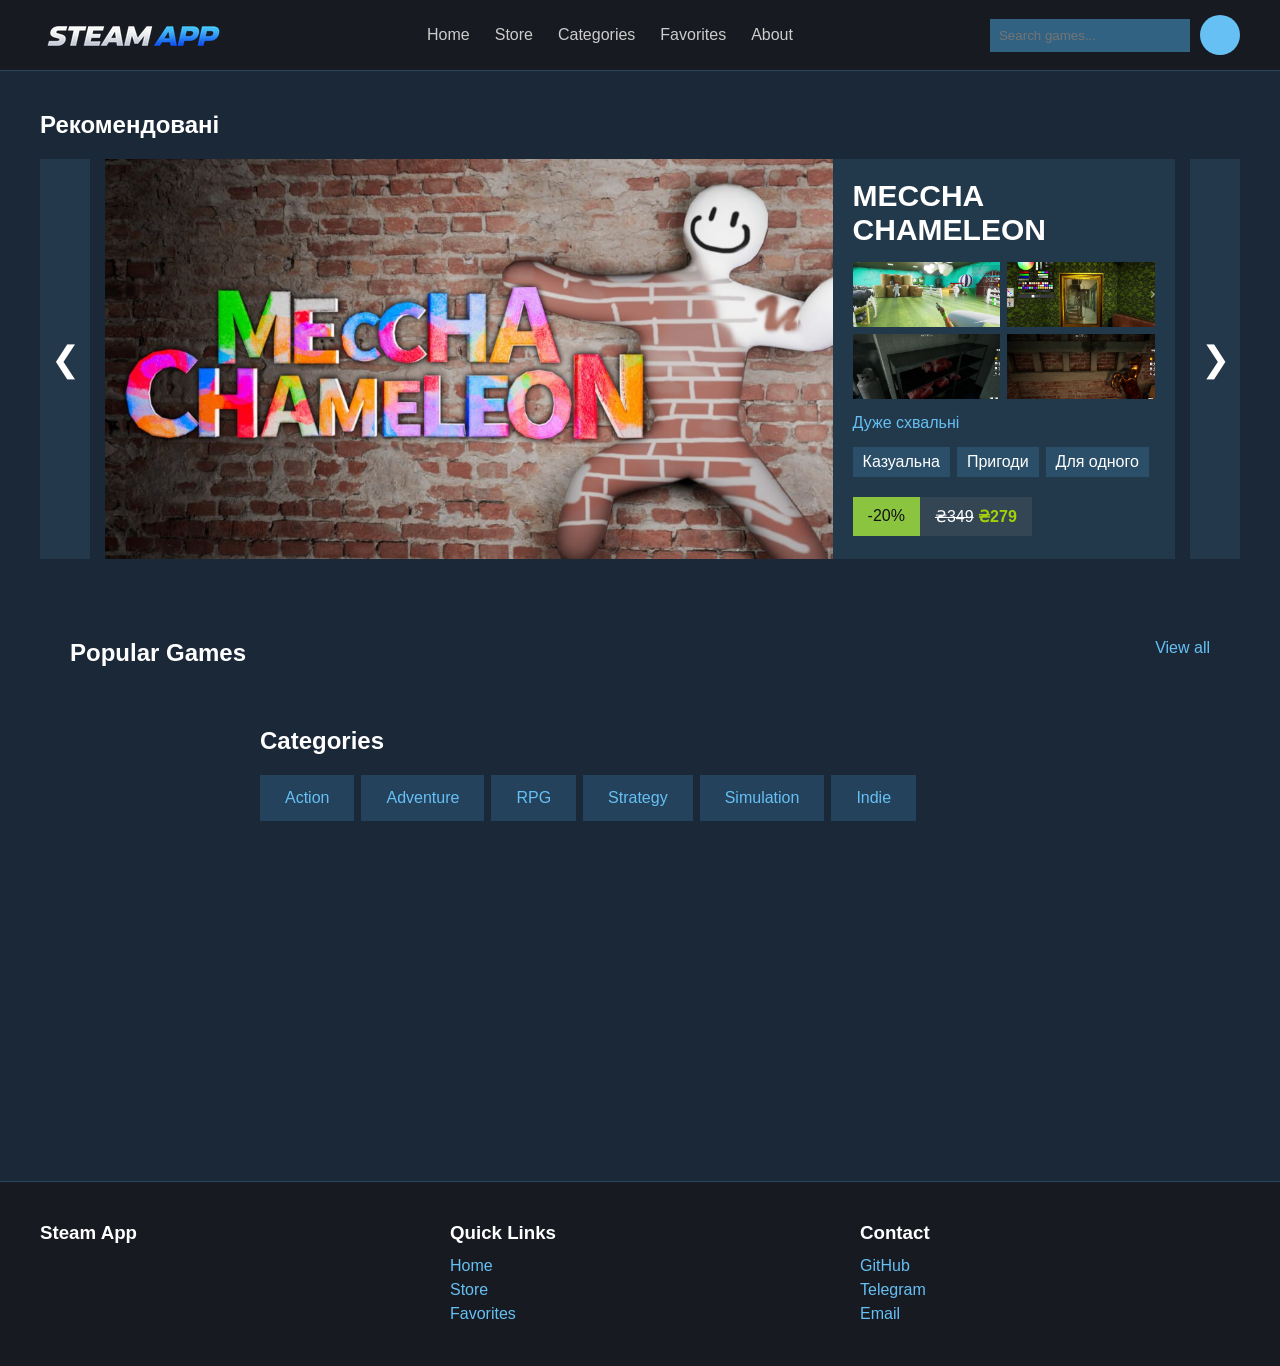
==== commit c72a783b: "add favicon and logo" ====
--- a/index.html
+++ b/index.html
@@ -4,6 +4,7 @@
     <meta charset="UTF-8">
     <meta name="viewport" content="width=device-width, initial-scale=1.0">
     <title>Steam App</title>
+    <link rel="icon" type="image/png" href="favicon.png">
 
     <link rel="stylesheet" href="images">
     <link rel="stylesheet" href="style.css">
@@ -16,8 +17,7 @@
     <header class="header">
         <div class="container header_inner">
             <a href="#" class="logo">
-                <span class="logo__icon">S</span>
-                <span>STEAM APP</span>
+                <img class="logo__image" src="logo.png" alt="STEAM APP">
             </a>
 
             <nav class="nav">
